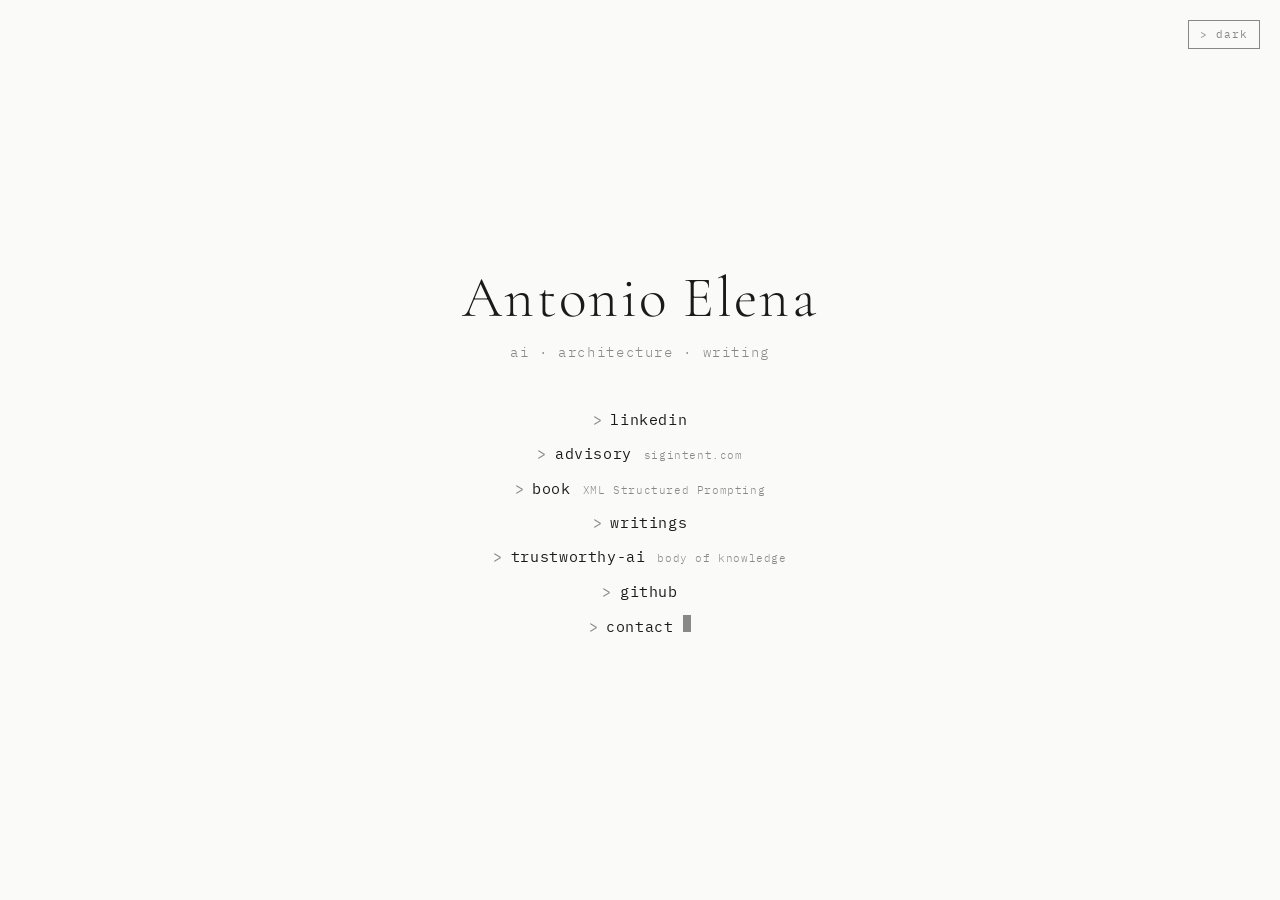
==== index.html @ c6ee96a6 "Initial site" ====
<!DOCTYPE html>
<html lang="en">
<head>
  <meta charset="UTF-8">
  <meta name="viewport" content="width=device-width, initial-scale=1.0">
  <title>Antonio Elena</title>
  <meta name="description" content="Antonio Elena — technologist, architect, writer · advisor at sigintent.com">
  <meta property="og:title" content="Antonio Elena">
  <meta property="og:description" content="technologist · architect · writer">
  <meta property="og:type" content="website">
  <meta property="og:url" content="https://aelena.com">
  <link rel="canonical" href="https://aelena.com">

  <link rel="icon" href="data:image/svg+xml,%3Csvg xmlns='http://www.w3.org/2000/svg' viewBox='0 0 16 16'%3E%3Crect x='3' y='3' width='10' height='10' fill='%231a1a1a'/%3E%3C/svg%3E">

  <link rel="preconnect" href="https://fonts.googleapis.com">
  <link rel="preconnect" href="https://fonts.gstatic.com" crossorigin>
  <link href="https://fonts.googleapis.com/css2?family=Cormorant+Garamond:wght@300;400&family=IBM+Plex+Mono:wght@300;400&display=swap" rel="stylesheet">
  <link rel="stylesheet" href="style.css">
  <script>
    (function () {
      try {
        var saved = localStorage.getItem('theme');
        if (saved === 'dark' || saved === 'light') {
          document.documentElement.setAttribute('data-theme', saved);
        }
      } catch (e) {}
    })();
  </script>
</head>
<body>
  <button class="theme-toggle" type="button" aria-label="Toggle dark mode" aria-pressed="false">
    <span data-theme-label>&gt; dark</span>
  </button>
  <main>
    <h1>Antonio Elena</h1>
    <p class="tagline">ai · architecture · writing</p>
    <nav>
      <a href="https://www.linkedin.com/in/aelena/" target="_blank" rel="noopener noreferrer">
        <span class="prompt">&gt;</span> linkedin
      </a>
      <a href="https://sigintent.com" target="_blank" rel="noopener noreferrer">
        <span class="prompt">&gt;</span> advisory
        <span class="subtitle">sigintent.com</span>
      </a>
      <a href="https://aelena74.gumroad.com/l/xsp" target="_blank" rel="noopener noreferrer">
        <span class="prompt">&gt;</span> book
        <span class="subtitle">XML Structured Prompting</span>
      </a>
      <a href="https://github.com/aelena/writings" target="_blank" rel="noopener noreferrer">
        <span class="prompt">&gt;</span> writings
      </a>
      <a href="https://github.com/aelena/trustworthy-ai" target="_blank" rel="noopener noreferrer">
        <span class="prompt">&gt;</span> trustworthy-ai
        <span class="subtitle">body of knowledge</span>
      </a>
      <a href="https://github.com/aelena" target="_blank" rel="noopener noreferrer">
        <span class="prompt">&gt;</span> github
      </a>
      <a href="mailto:antonioelena@gmail.com">
        <span class="prompt">&gt;</span> contact
        <span class="cursor"></span>
      </a>
    </nav>
  </main>
  <script>
    (function () {
      var btn = document.querySelector('.theme-toggle');
      var label = btn.querySelector('[data-theme-label]');
      var root = document.documentElement;

      function currentTheme() {
        var attr = root.getAttribute('data-theme');
        if (attr) return attr;
        return window.matchMedia('(prefers-color-scheme: dark)').matches ? 'dark' : 'light';
      }

      function render() {
        var t = currentTheme();
        label.textContent = t === 'dark' ? '> light' : '> dark';
        btn.setAttribute('aria-pressed', t === 'dark' ? 'true' : 'false');
      }

      btn.addEventListener('click', function () {
        var next = currentTheme() === 'dark' ? 'light' : 'dark';
        root.setAttribute('data-theme', next);
        try { localStorage.setItem('theme', next); } catch (e) {}
        render();
      });

      window.matchMedia('(prefers-color-scheme: dark)').addEventListener('change', function () {
        if (!localStorage.getItem('theme')) render();
      });

      render();
    })();
  </script>
</body>
</html>
---- style.css ----
*,
*::before,
*::after {
  margin: 0;
  padding: 0;
  box-sizing: border-box;
}

:root {
  --bg: #fafaf8;
  --text: #1a1a1a;
  --muted: #888;
  --accent: #1a1a1a;
}

:root[data-theme="dark"] {
  --bg: #0e0e0e;
  --text: #ededeb;
  --muted: #777;
  --accent: #ededeb;
}

@media (prefers-color-scheme: dark) {
  :root:not([data-theme="light"]) {
    --bg: #0e0e0e;
    --text: #ededeb;
    --muted: #777;
    --accent: #ededeb;
  }
}

body {
  transition: background 0.25s ease, color 0.25s ease;
}

.theme-toggle {
  position: fixed;
  top: 1.25rem;
  right: 1.25rem;
  background: transparent;
  border: 1px solid var(--muted);
  color: var(--muted);
  font-family: 'IBM Plex Mono', 'Courier New', monospace;
  font-size: 0.7rem;
  font-weight: 400;
  letter-spacing: 0.08em;
  padding: 0.4rem 0.7rem;
  cursor: pointer;
  text-transform: lowercase;
  transition: color 0.2s ease, border-color 0.2s ease;
  z-index: 10;
}

.theme-toggle:hover {
  color: var(--text);
  border-color: var(--text);
}

html {
  font-size: 16px;
  -webkit-font-smoothing: antialiased;
  -moz-osx-font-smoothing: grayscale;
}

body {
  background: var(--bg);
  color: var(--text);
  min-height: 100vh;
  display: flex;
  align-items: center;
  justify-content: center;
}

main {
  text-align: center;
  padding: 2rem;
  max-width: 600px;
}

h1 {
  font-family: 'Cormorant Garamond', Georgia, serif;
  font-weight: 300;
  font-size: clamp(2.4rem, 6vw, 3.6rem);
  letter-spacing: 0.04em;
  line-height: 1.2;
  margin-bottom: 0.6rem;
}

.tagline {
  font-family: 'IBM Plex Mono', 'Courier New', monospace;
  font-weight: 300;
  font-size: 0.85rem;
  letter-spacing: 0.12em;
  color: var(--muted);
  margin-bottom: 3rem;
}

nav {
  display: flex;
  flex-direction: column;
  align-items: center;
  gap: 0.9rem;
}

nav a {
  font-family: 'IBM Plex Mono', 'Courier New', monospace;
  font-weight: 400;
  font-size: 0.95rem;
  color: var(--text);
  text-decoration: none;
  letter-spacing: 0.04em;
  transition: color 0.2s ease;
  display: flex;
  align-items: baseline;
  gap: 0.5rem;
}

nav a:hover {
  color: var(--muted);
}

.prompt {
  color: var(--muted);
  user-select: none;
}

nav a:hover .prompt {
  color: var(--text);
}

.subtitle {
  font-size: 0.7rem;
  font-weight: 300;
  color: var(--muted);
  margin-left: 0.25rem;
}

.cursor {
  display: inline-block;
  width: 0.55em;
  height: 1.1em;
  background: var(--muted);
  margin-left: 0.1em;
  vertical-align: text-bottom;
  animation: blink 1s step-end infinite;
}

@keyframes blink {
  0%, 100% { opacity: 1; }
  50% { opacity: 0; }
}

@media (max-width: 480px) {
  main {
    padding: 1.5rem;
  }

  .tagline {
    margin-bottom: 2.4rem;
  }

  nav {
    gap: 0.8rem;
  }
}
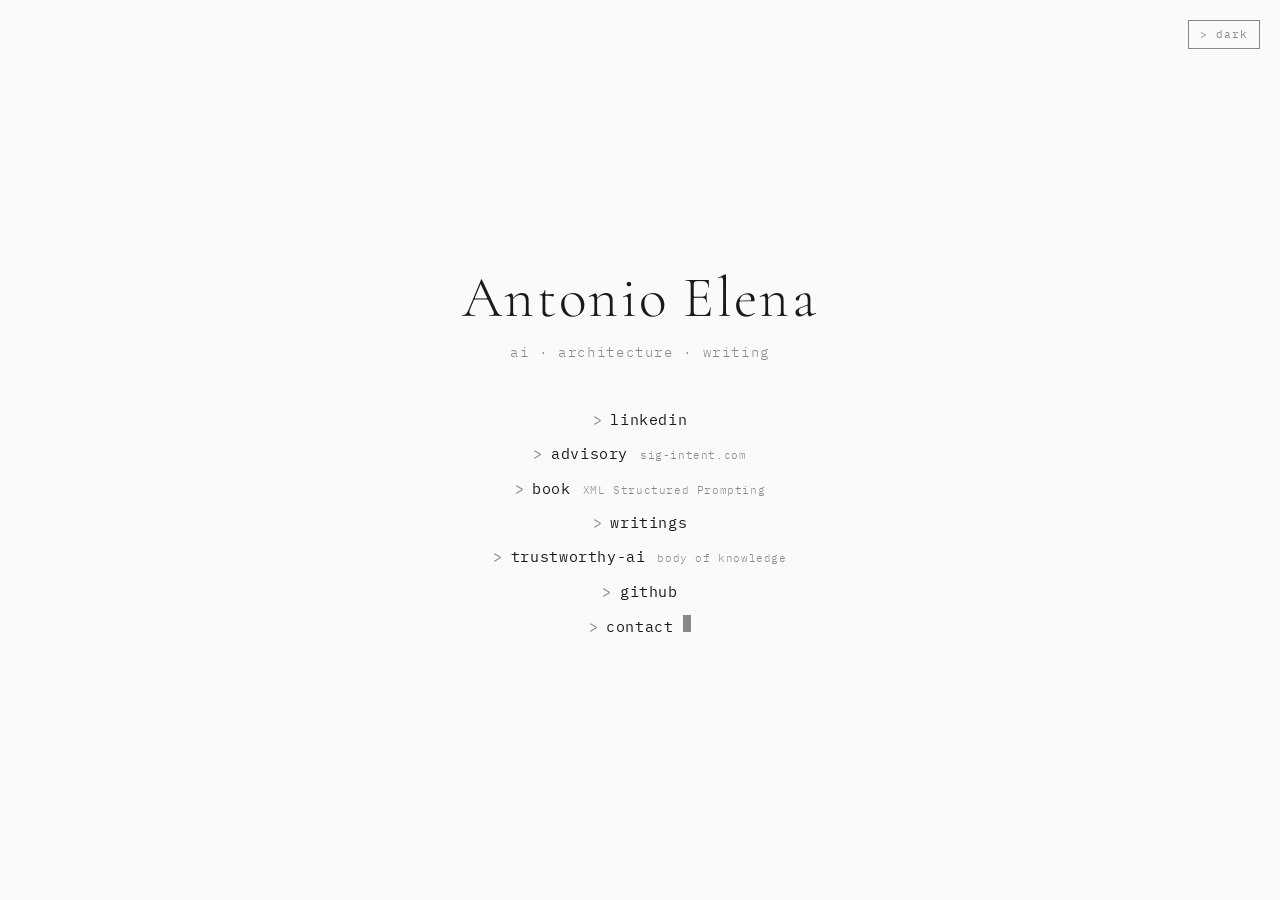
==== commit ee4b262d: "Update advisory link to sig-intent.com Co-Authored-By: Claude Opus 4.6 (1M context) <noreply@anthrop" ====
--- a/index.html
+++ b/index.html
@@ -39,9 +39,9 @@
       <a href="https://www.linkedin.com/in/aelena/" target="_blank" rel="noopener noreferrer">
         <span class="prompt">&gt;</span> linkedin
       </a>
-      <a href="https://sigintent.com" target="_blank" rel="noopener noreferrer">
+      <a href="https://sig-intent.com" target="_blank" rel="noopener noreferrer">
         <span class="prompt">&gt;</span> advisory
-        <span class="subtitle">sigintent.com</span>
+        <span class="subtitle">sig-intent.com</span>
       </a>
       <a href="https://aelena74.gumroad.com/l/xsp" target="_blank" rel="noopener noreferrer">
         <span class="prompt">&gt;</span> book
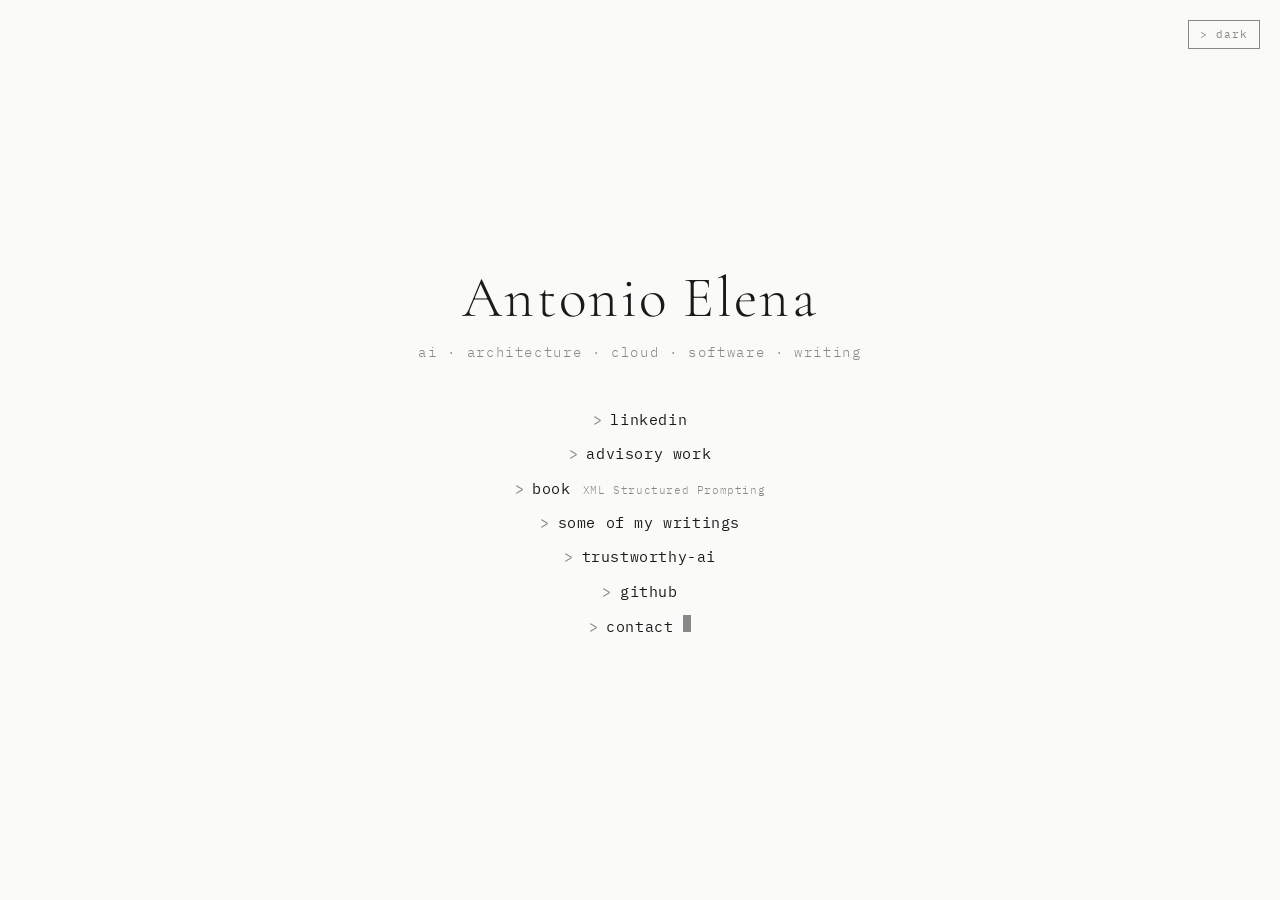
==== commit 3d2c1e1e: "small improvements" ====
--- a/index.html
+++ b/index.html
@@ -34,25 +34,23 @@
   </button>
   <main>
     <h1>Antonio Elena</h1>
-    <p class="tagline">ai · architecture · writing</p>
+    <p class="tagline">ai · architecture · cloud · software · writing</p>
     <nav>
       <a href="https://www.linkedin.com/in/aelena/" target="_blank" rel="noopener noreferrer">
         <span class="prompt">&gt;</span> linkedin
       </a>
       <a href="https://sig-intent.com" target="_blank" rel="noopener noreferrer">
-        <span class="prompt">&gt;</span> advisory
-        <span class="subtitle">sig-intent.com</span>
+        <span class="prompt">&gt;</span> advisory work
       </a>
       <a href="https://aelena74.gumroad.com/l/xsp" target="_blank" rel="noopener noreferrer">
         <span class="prompt">&gt;</span> book
         <span class="subtitle">XML Structured Prompting</span>
       </a>
       <a href="https://github.com/aelena/writings" target="_blank" rel="noopener noreferrer">
-        <span class="prompt">&gt;</span> writings
+        <span class="prompt">&gt;</span> some of my writings
       </a>
       <a href="https://github.com/aelena/trustworthy-ai" target="_blank" rel="noopener noreferrer">
         <span class="prompt">&gt;</span> trustworthy-ai
-        <span class="subtitle">body of knowledge</span>
       </a>
       <a href="https://github.com/aelena" target="_blank" rel="noopener noreferrer">
         <span class="prompt">&gt;</span> github
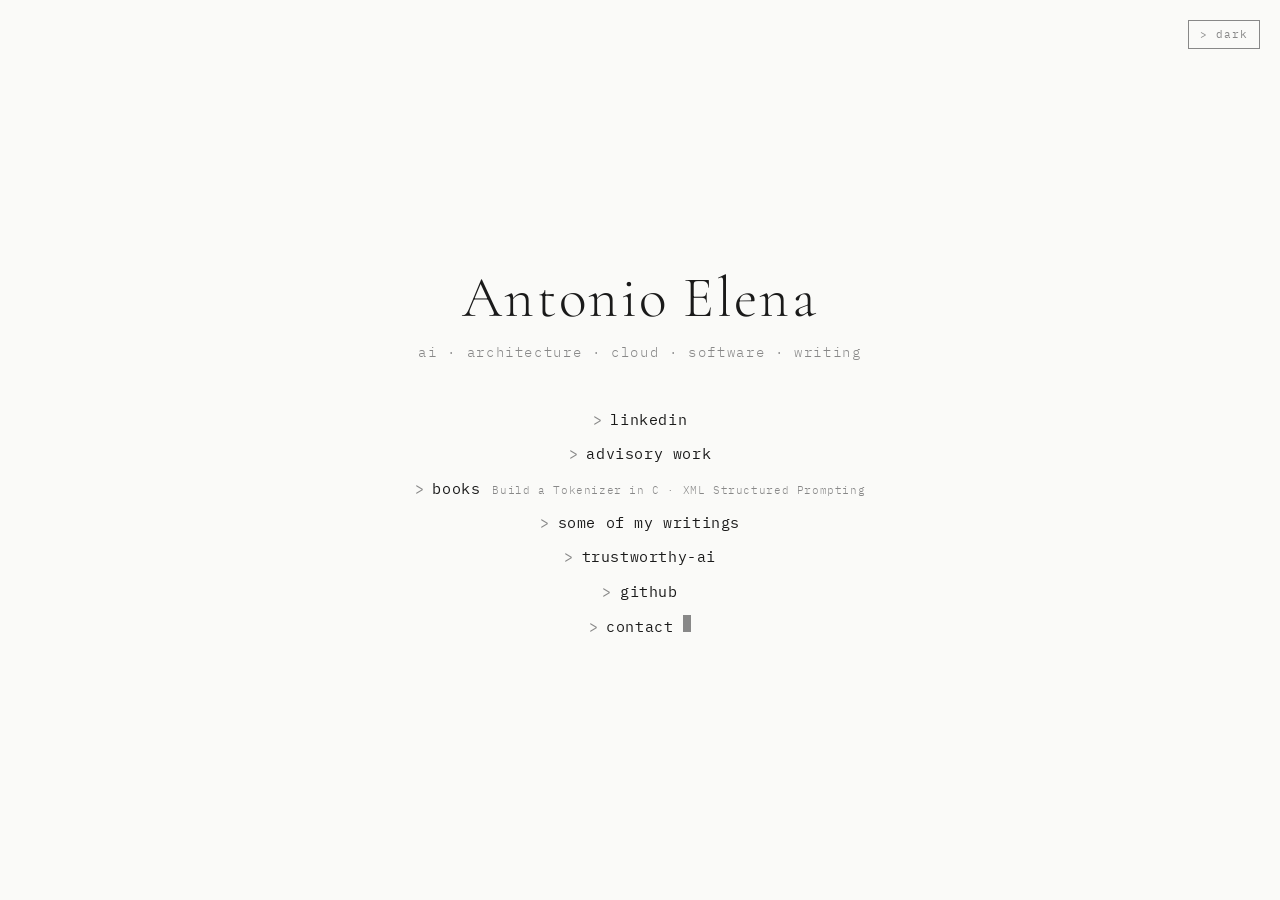
==== commit 47744878: "One books entry, now that there are two The nav linked a single product page, /l/xsp. With a second " ====
--- a/index.html
+++ b/index.html
@@ -4,12 +4,52 @@
   <meta charset="UTF-8">
   <meta name="viewport" content="width=device-width, initial-scale=1.0">
   <title>Antonio Elena</title>
-  <meta name="description" content="Antonio Elena — technologist, architect, writer · advisor at sigintent.com">
+  <meta name="description" content="Antonio Elena — technologist, architect, writer · advisor at sig-intent.com">
   <meta property="og:title" content="Antonio Elena">
   <meta property="og:description" content="technologist · architect · writer">
   <meta property="og:type" content="website">
   <meta property="og:url" content="https://aelena.com">
+  <meta property="og:site_name" content="Antonio Elena">
+  <meta property="og:locale" content="en_US">
+
+  <!-- Without og:image every share of this link renders as a bare text row.
+       og.png is generated by tools/make-og-image.py to the DESIGN.md spec. -->
+  <meta property="og:image" content="https://aelena.com/og.png">
+  <meta property="og:image:width" content="1200">
+  <meta property="og:image:height" content="630">
+  <meta property="og:image:alt" content="Antonio Elena — ai · architecture · cloud · software · writing">
+
+  <meta name="twitter:card" content="summary_large_image">
+  <meta name="twitter:title" content="Antonio Elena">
+  <meta name="twitter:description" content="technologist · architect · writer">
+  <meta name="twitter:image" content="https://aelena.com/og.png">
+
   <link rel="canonical" href="https://aelena.com">
+
+  <!-- This page exists to be found by someone searching the name, so the entity
+       is stated explicitly rather than left to be inferred from link text. -->
+  <script type="application/ld+json">
+  {
+    "@context": "https://schema.org",
+    "@type": "Person",
+    "name": "Antonio Elena",
+    "url": "https://aelena.com",
+    "description": "Technologist, architect and writer. Independent technology advisory through SIGINTENT.",
+    "knowsAbout": [
+      "Artificial intelligence",
+      "Software architecture",
+      "Cloud computing",
+      "Distributed systems",
+      "Technology strategy"
+    ],
+    "sameAs": [
+      "https://www.linkedin.com/in/aelena/",
+      "https://github.com/aelena",
+      "https://sig-intent.com",
+      "https://aelena74.gumroad.com"
+    ]
+  }
+  </script>
 
   <link rel="icon" href="data:image/svg+xml,%3Csvg xmlns='http://www.w3.org/2000/svg' viewBox='0 0 16 16'%3E%3Crect x='3' y='3' width='10' height='10' fill='%231a1a1a'/%3E%3C/svg%3E">
 
@@ -42,9 +82,9 @@
       <a href="https://sig-intent.com" target="_blank" rel="noopener noreferrer">
         <span class="prompt">&gt;</span> advisory work
       </a>
-      <a href="https://aelena74.gumroad.com/l/xsp" target="_blank" rel="noopener noreferrer">
-        <span class="prompt">&gt;</span> book
-        <span class="subtitle">XML Structured Prompting</span>
+      <a href="https://aelena74.gumroad.com" target="_blank" rel="noopener noreferrer">
+        <span class="prompt">&gt;</span> books
+        <span class="subtitle">Build a Tokenizer in C &middot; XML Structured Prompting</span>
       </a>
       <a href="https://github.com/aelena/writings" target="_blank" rel="noopener noreferrer">
         <span class="prompt">&gt;</span> some of my writings
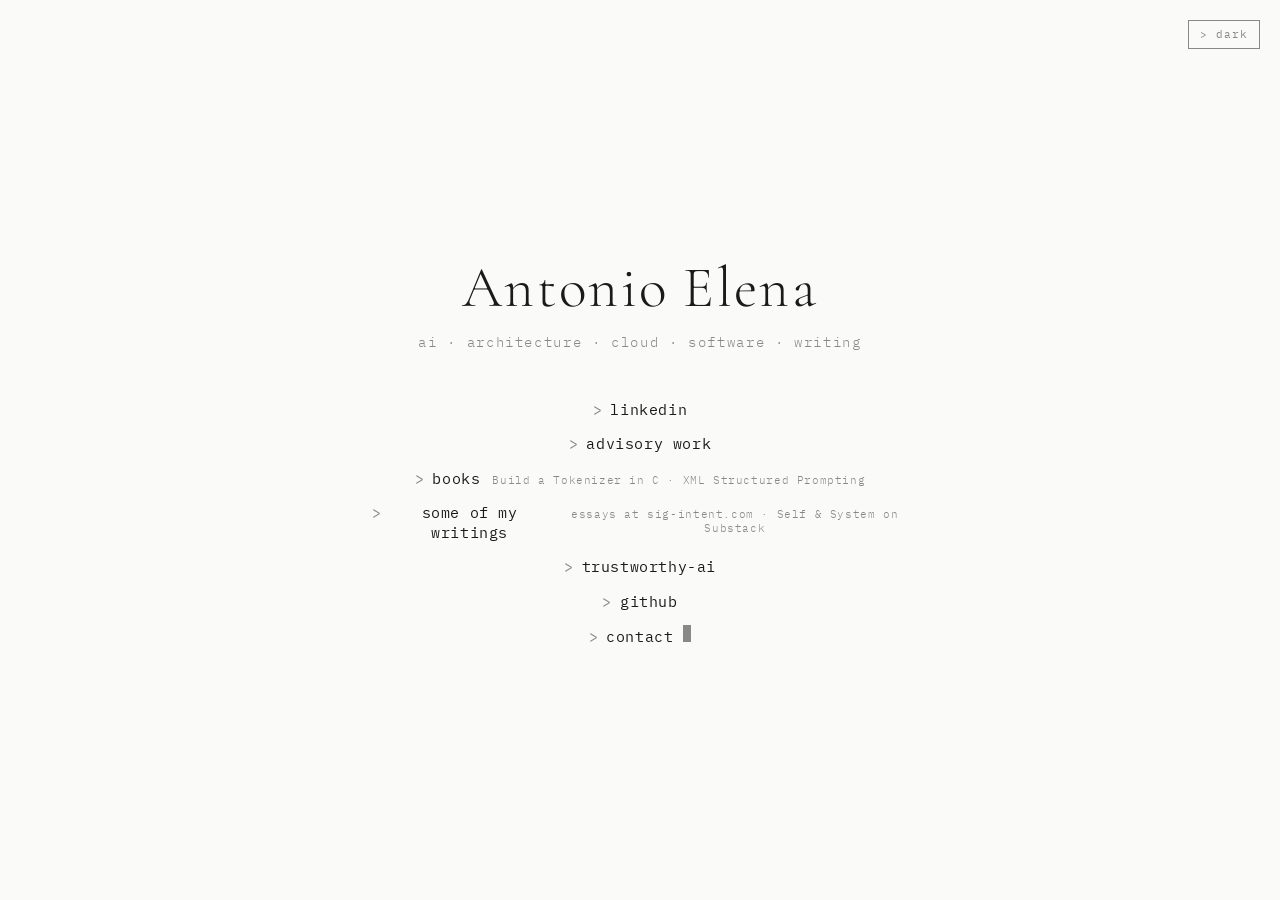
==== commit 01712e7f: "SEO and GEO pass: llms.txt, richer Person graph with the two books, author meta llms.txt at the root" ====
--- a/index.html
+++ b/index.html
@@ -25,28 +25,76 @@
   <meta name="twitter:image" content="https://aelena.com/og.png">
 
   <link rel="canonical" href="https://aelena.com">
+  <meta name="author" content="Antonio Elena">
+  <link rel="alternate" type="text/plain" href="https://aelena.com/llms.txt" title="llms.txt">
 
   <!-- This page exists to be found by someone searching the name, so the entity
        is stated explicitly rather than left to be inferred from link text. -->
   <script type="application/ld+json">
   {
     "@context": "https://schema.org",
-    "@type": "Person",
-    "name": "Antonio Elena",
-    "url": "https://aelena.com",
-    "description": "Technologist, architect and writer. Independent technology advisory through SIGINTENT.",
-    "knowsAbout": [
-      "Artificial intelligence",
-      "Software architecture",
-      "Cloud computing",
-      "Distributed systems",
-      "Technology strategy"
-    ],
-    "sameAs": [
-      "https://www.linkedin.com/in/aelena/",
-      "https://github.com/aelena",
-      "https://sig-intent.com",
-      "https://aelena74.gumroad.com"
+    "@graph": [
+      {
+        "@type": "Person",
+        "@id": "https://aelena.com/#person",
+        "name": "Antonio Elena",
+        "url": "https://aelena.com",
+        "image": "https://aelena.com/og.png",
+        "jobTitle": "Chief Technology Officer, architect and author",
+        "description": "Technologist, architect and writer. Two decades in architecture and engineering leadership; independent technology advisory through SIGINTENT.",
+        "nationality": "Spanish",
+        "homeLocation": { "@type": "Place", "name": "Madrid, Spain" },
+        "knowsLanguage": ["es", "en", "it"],
+        "alumniOf": [
+          { "@type": "CollegeOrUniversity", "name": "Universidad de Sevilla" },
+          { "@type": "EducationalOrganization", "name": "INSEAD" },
+          { "@type": "EducationalOrganization", "name": "CTO Academy" }
+        ],
+        "knowsAbout": [
+          "Artificial intelligence",
+          "Agentic systems and LLM evaluation",
+          "Retrieval-augmented generation",
+          "Software architecture",
+          "Cloud computing (Azure, PaaS, serverless)",
+          "Distributed systems",
+          "DevOps and DevSecOps",
+          "Technology strategy",
+          "AI governance and the EU AI Act"
+        ],
+        "sameAs": [
+          "https://www.linkedin.com/in/aelena/",
+          "https://github.com/aelena",
+          "https://sig-intent.com",
+          "https://selfandsystem.substack.com",
+          "https://aelena74.gumroad.com"
+        ]
+      },
+      {
+        "@type": "WebSite",
+        "@id": "https://aelena.com/#website",
+        "url": "https://aelena.com",
+        "name": "Antonio Elena",
+        "inLanguage": "en",
+        "about": { "@id": "https://aelena.com/#person" }
+      },
+      {
+        "@type": "Book",
+        "name": "Build a Tokenizer in C",
+        "url": "https://aelena74.gumroad.com/l/c-tokenizer",
+        "author": { "@id": "https://aelena.com/#person" },
+        "inLanguage": "en",
+        "bookFormat": "https://schema.org/EBook",
+        "description": "Builds OpenAI's tiktoken tokenizer from scratch in C over eight chapters, with differential tests against the reference implementation."
+      },
+      {
+        "@type": "Book",
+        "name": "Guide to XML-Structured Prompting",
+        "url": "https://aelena74.gumroad.com/l/xsp",
+        "author": { "@id": "https://aelena.com/#person" },
+        "inLanguage": "en",
+        "bookFormat": "https://schema.org/EBook",
+        "description": "Prompting treated as a software engineering discipline: explicit structure, constraints and evidence."
+      }
     ]
   }
   </script>
@@ -86,8 +134,9 @@
         <span class="prompt">&gt;</span> books
         <span class="subtitle">Build a Tokenizer in C &middot; XML Structured Prompting</span>
       </a>
-      <a href="https://github.com/aelena/writings" target="_blank" rel="noopener noreferrer">
+      <a href="https://sig-intent.com/writing/" target="_blank" rel="noopener noreferrer">
         <span class="prompt">&gt;</span> some of my writings
+        <span class="subtitle">essays at sig-intent.com &middot; Self &amp; System on Substack</span>
       </a>
       <a href="https://github.com/aelena/trustworthy-ai" target="_blank" rel="noopener noreferrer">
         <span class="prompt">&gt;</span> trustworthy-ai
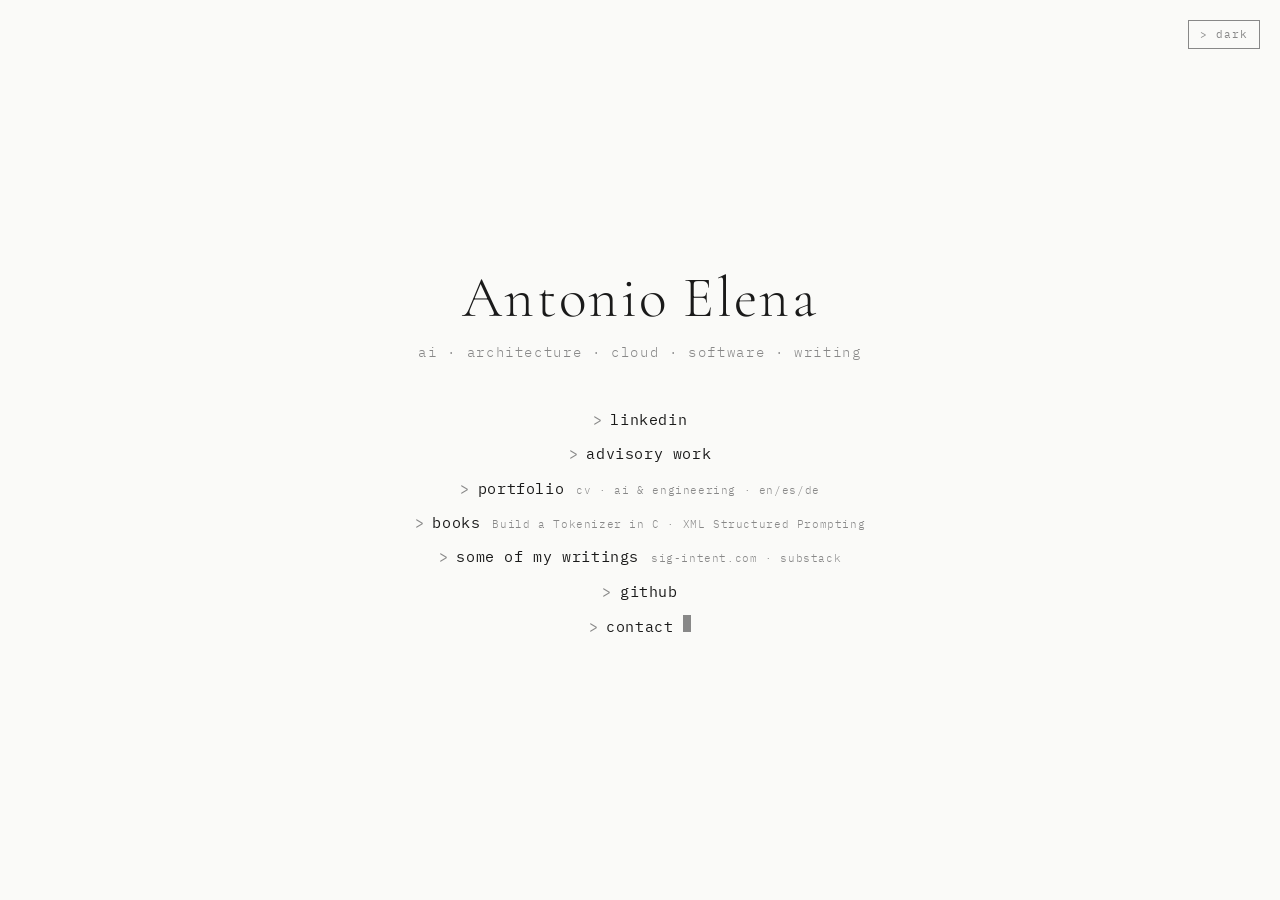
==== commit 704d2ffa: "An alternative hub with a portfolio, in three languages A > portfolio row on the hub routes to /port" ====
--- a/index.html
+++ b/index.html
@@ -27,6 +27,7 @@
   <link rel="canonical" href="https://aelena.com">
   <meta name="author" content="Antonio Elena">
   <link rel="alternate" type="text/plain" href="https://aelena.com/llms.txt" title="llms.txt">
+  <link rel="alternate" hreflang="en" href="https://aelena.com/portfolio/" title="Portfolio">
 
   <!-- This page exists to be found by someone searching the name, so the entity
        is stated explicitly rather than left to be inferred from link text. -->
@@ -130,16 +131,17 @@
       <a href="https://sig-intent.com" target="_blank" rel="noopener noreferrer">
         <span class="prompt">&gt;</span> advisory work
       </a>
+      <a href="/portfolio/">
+        <span class="prompt">&gt;</span> portfolio
+        <span class="subtitle">cv &middot; ai &amp; engineering &middot; en/es/de</span>
+      </a>
       <a href="https://aelena74.gumroad.com" target="_blank" rel="noopener noreferrer">
         <span class="prompt">&gt;</span> books
         <span class="subtitle">Build a Tokenizer in C &middot; XML Structured Prompting</span>
       </a>
       <a href="https://sig-intent.com/writing/" target="_blank" rel="noopener noreferrer">
         <span class="prompt">&gt;</span> some of my writings
-        <span class="subtitle">essays at sig-intent.com &middot; Self &amp; System on Substack</span>
-      </a>
-      <a href="https://github.com/aelena/trustworthy-ai" target="_blank" rel="noopener noreferrer">
-        <span class="prompt">&gt;</span> trustworthy-ai
+        <span class="subtitle">sig-intent.com &middot; substack</span>
       </a>
       <a href="https://github.com/aelena" target="_blank" rel="noopener noreferrer">
         <span class="prompt">&gt;</span> github
